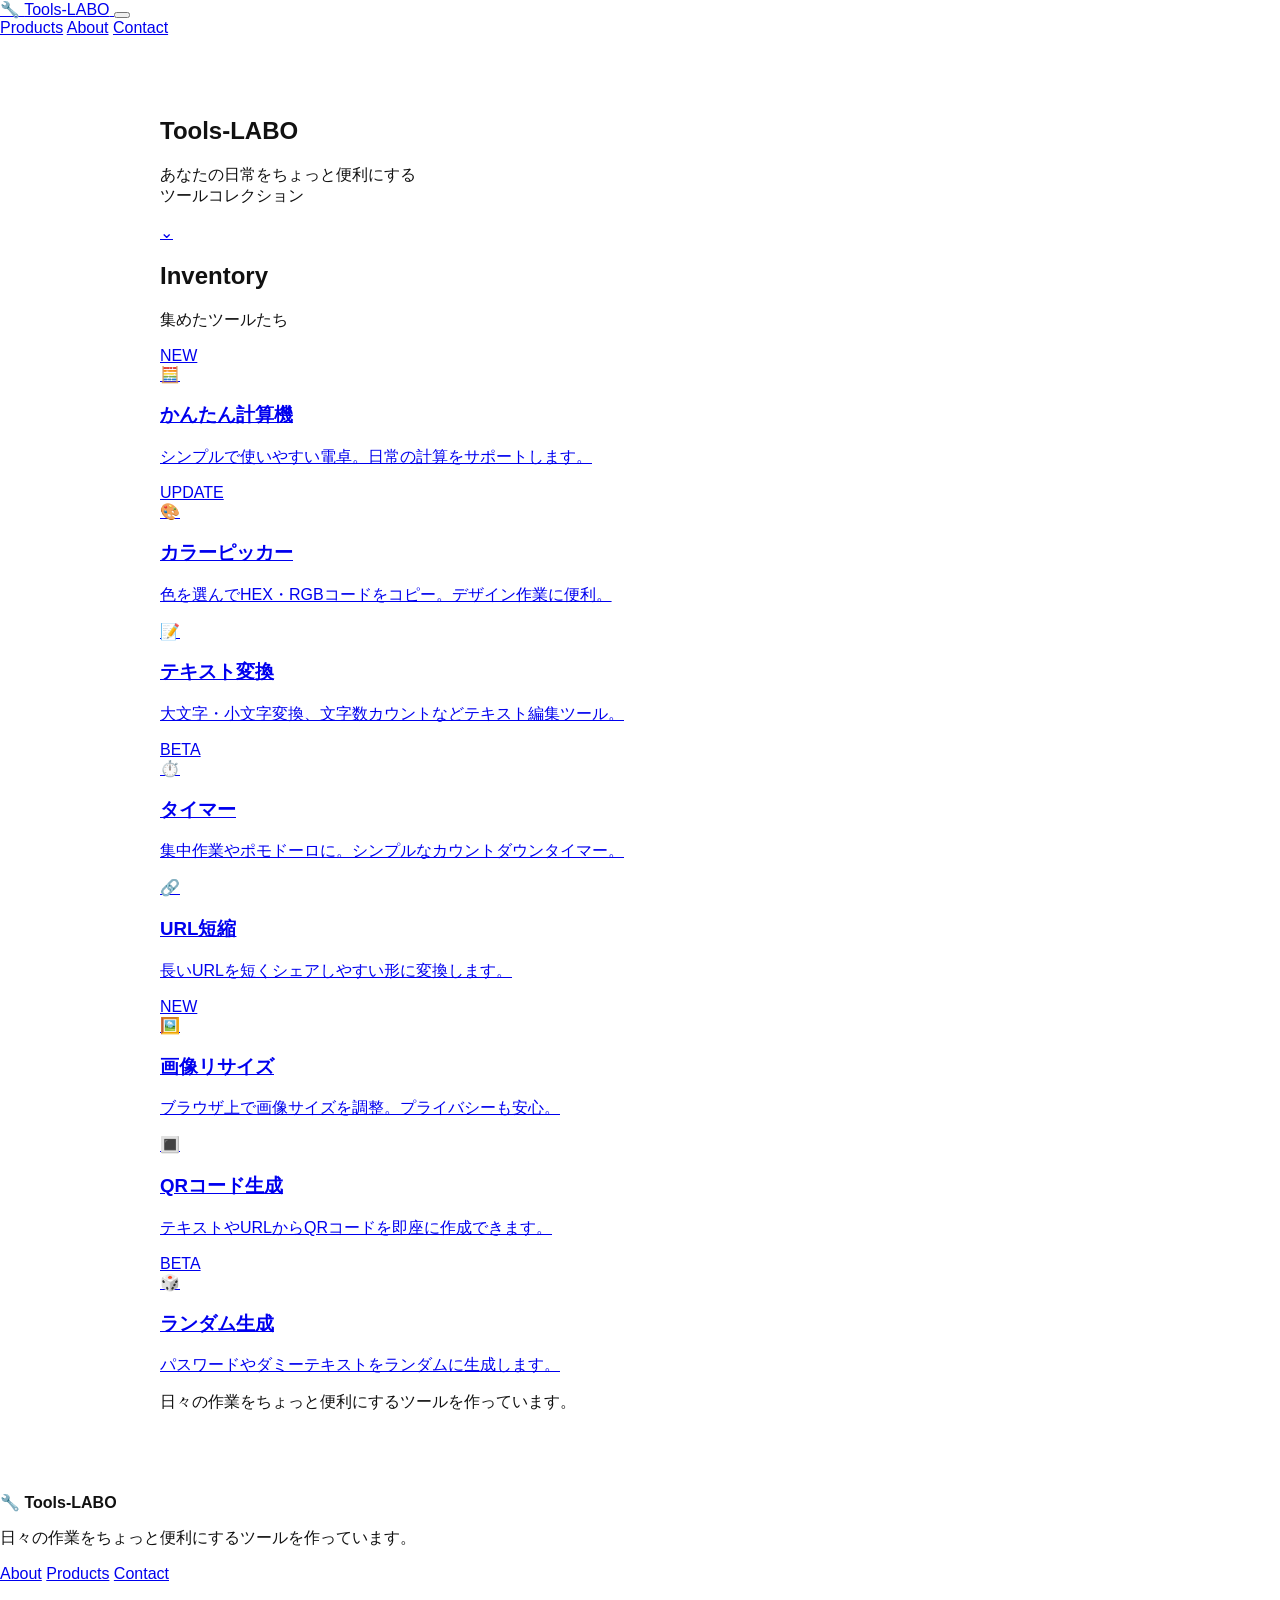
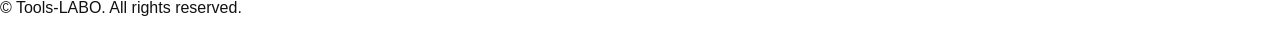
==== index.html @ 6f9106cf "Update index.html" ====
<!doctype html>
<html lang="ja">
<head>
  <meta charset="UTF-8" />
  <meta name="viewport" content="width=device-width, initial-scale=1.0" />
  <meta name="description" content="日常をちょっと便利にするツールコレクション" />
  <title>Tools-LABO</title>
  <link rel="stylesheet" href="style.css" />
</head>
<body>
  <header class="site-header" id="site-header">
    <div class="container header-inner">
      <a href="#top" class="brand">
        <span class="brand-icon" aria-hidden="true">🔧</span>
        <span class="brand-text">Tools-LABO</span>
      </a>

      <button class="menu-toggle" id="menu-toggle" aria-expanded="false" aria-controls="site-nav" aria-label="メニューを開く">
        <span></span><span></span><span></span>
      </button>

      <nav class="site-nav" id="site-nav">
        <a href="#products">Products</a>
        <a href="#about">About</a>
        <a href="#contact">Contact</a>
      </nav>
    </div>
  </header>

  <main id="top">
    <section class="hero" aria-label="hero section">
      <div class="dot-bg" aria-hidden="true"></div>
      <div class="container hero-content">
        <h1>Tools-LABO</h1>
        <p>あなたの日常をちょっと便利にする<br />ツールコレクション</p>
      </div>
      <a class="hero-scroll" href="#products" aria-label="productsへスクロール">⌄</a>
    </section>

    <section class="products" id="products">
      <div class="container">
        <div class="section-title">
          <h2>Inventory</h2>
          <p>集めたツールたち</p>
        </div>

        <div class="card-grid">
          <a href="#" class="card">
            <span class="badge badge-new">NEW</span>
            <div class="card-icon">🧮</div>
            <h3>かんたん計算機</h3>
            <p>シンプルで使いやすい電卓。日常の計算をサポートします。</p>
          </a>

          <a href="#" class="card">
            <span class="badge badge-update">UPDATE</span>
            <div class="card-icon">🎨</div>
            <h3>カラーピッカー</h3>
            <p>色を選んでHEX・RGBコードをコピー。デザイン作業に便利。</p>
          </a>

          <a href="#" class="card">
            <div class="card-icon">📝</div>
            <h3>テキスト変換</h3>
            <p>大文字・小文字変換、文字数カウントなどテキスト編集ツール。</p>
          </a>

          <a href="#" class="card">
            <span class="badge badge-beta">BETA</span>
            <div class="card-icon">⏱️</div>
            <h3>タイマー</h3>
            <p>集中作業やポモドーロに。シンプルなカウントダウンタイマー。</p>
          </a>

          <a href="#" class="card">
            <div class="card-icon">🔗</div>
            <h3>URL短縮</h3>
            <p>長いURLを短くシェアしやすい形に変換します。</p>
          </a>

          <a href="#" class="card">
            <span class="badge badge-new">NEW</span>
            <div class="card-icon">🖼️</div>
            <h3>画像リサイズ</h3>
            <p>ブラウザ上で画像サイズを調整。プライバシーも安心。</p>
          </a>

          <a href="#" class="card">
            <div class="card-icon">🔳</div>
            <h3>QRコード生成</h3>
            <p>テキストやURLからQRコードを即座に作成できます。</p>
          </a>

          <a href="#" class="card">
            <span class="badge badge-beta">BETA</span>
            <div class="card-icon">🎲</div>
            <h3>ランダム生成</h3>
            <p>パスワードやダミーテキストをランダムに生成します。</p>
          </a>
        </div>
      </div>
    </section>

    <section id="about" class="container about-section">
      <p>日々の作業をちょっと便利にするツールを作っています。</p>
    </section>
  </main>

  <footer class="site-footer" id="contact">
    <div class="container footer-inner">
      <div>
        <div class="footer-brand">
          <span class="brand-icon" aria-hidden="true">🔧</span>
          <strong>Tools-LABO</strong>
        </div>
        <p>日々の作業をちょっと便利にするツールを作っています。</p>
      </div>

      <nav class="footer-nav">
        <a href="#about">About</a>
        <a href="#products">Products</a>
        <a href="#contact">Contact</a>
      </nav>
    </div>
    <p class="copyright">© <span id="current-year"></span> Tools-LABO. All rights reserved.</p>
  </footer>

  <script src="script.js"></script>
</body>
</html>
---- style.css ----
body {
  margin: 0;
  font-family: sans-serif;
  background: #ffffff;
  color: #111;
}

main {
  max-width: 960px;
  margin: 80px auto;
  padding: 0 20px;
}
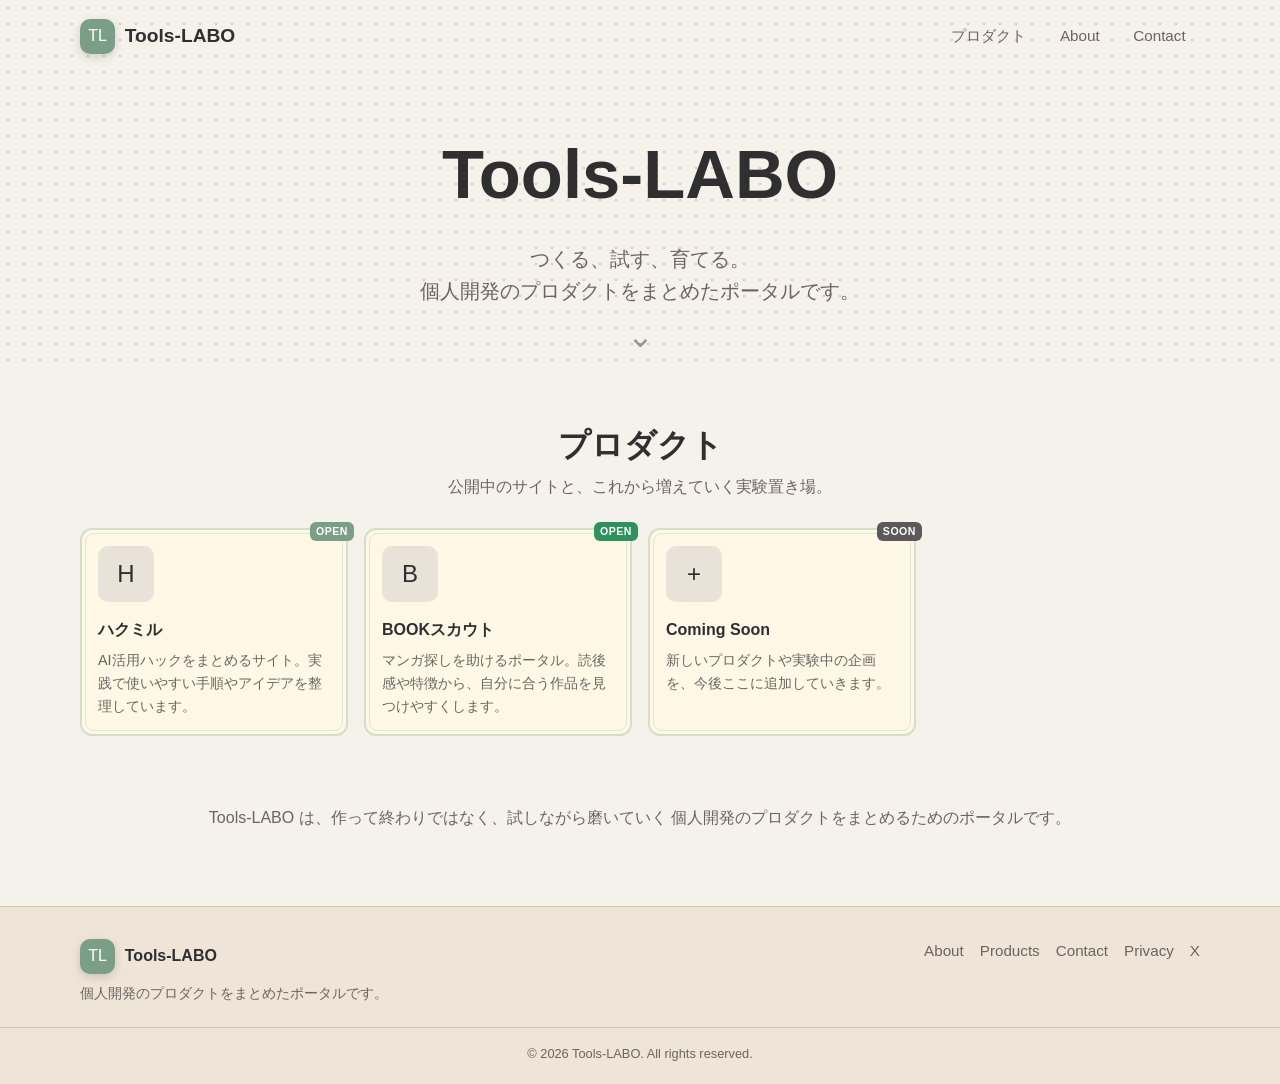
==== commit d60cfd13: "Update index.html" ====
--- a/index.html
+++ b/index.html
@@ -3,7 +3,7 @@
 <head>
   <meta charset="UTF-8" />
   <meta name="viewport" content="width=device-width, initial-scale=1.0" />
-  <meta name="description" content="日常をちょっと便利にするツールコレクション" />
+  <meta name="description" content="Tools-LABO は、個人開発のプロダクトをまとめたポータルです。" />
   <title>Tools-LABO</title>
   <link rel="stylesheet" href="style.css" />
 </head>
@@ -11,7 +11,7 @@
   <header class="site-header" id="site-header">
     <div class="container header-inner">
       <a href="#top" class="brand">
-        <span class="brand-icon" aria-hidden="true">🔧</span>
+        <span class="brand-icon" aria-hidden="true">TL</span>
         <span class="brand-text">Tools-LABO</span>
       </a>
 
@@ -20,7 +20,7 @@
       </button>
 
       <nav class="site-nav" id="site-nav">
-        <a href="#products">Products</a>
+        <a href="#products">プロダクト</a>
         <a href="#about">About</a>
         <a href="#contact">Contact</a>
       </nav>
@@ -32,77 +32,51 @@
       <div class="dot-bg" aria-hidden="true"></div>
       <div class="container hero-content">
         <h1>Tools-LABO</h1>
-        <p>あなたの日常をちょっと便利にする<br />ツールコレクション</p>
+        <p>
+          つくる、試す、育てる。<br />
+          個人開発のプロダクトをまとめたポータルです。
+        </p>
       </div>
-      <a class="hero-scroll" href="#products" aria-label="productsへスクロール">⌄</a>
+      <a class="hero-scroll" href="#products" aria-label="プロダクトへスクロール">⌄</a>
     </section>
 
     <section class="products" id="products">
       <div class="container">
         <div class="section-title">
-          <h2>Inventory</h2>
-          <p>集めたツールたち</p>
+          <h2>プロダクト</h2>
+          <p>公開中のサイトと、これから増えていく実験置き場。</p>
         </div>
 
         <div class="card-grid">
-          <a href="#" class="card">
-            <span class="badge badge-new">NEW</span>
-            <div class="card-icon">🧮</div>
-            <h3>かんたん計算機</h3>
-            <p>シンプルで使いやすい電卓。日常の計算をサポートします。</p>
+          <a href="https://hakumiru.tools-labo.com/" class="card">
+            <span class="badge badge-new">OPEN</span>
+            <div class="card-icon">H</div>
+            <h3>ハクミル</h3>
+            <p>AI活用ハックをまとめるサイト。実践で使いやすい手順やアイデアを整理しています。</p>
+          </a>
+
+          <a href="https://book-scout.tools-labo.com/" class="card">
+            <span class="badge badge-update">OPEN</span>
+            <div class="card-icon">B</div>
+            <h3>BOOKスカウト</h3>
+            <p>マンガ探しを助けるポータル。読後感や特徴から、自分に合う作品を見つけやすくします。</p>
           </a>
 
           <a href="#" class="card">
-            <span class="badge badge-update">UPDATE</span>
-            <div class="card-icon">🎨</div>
-            <h3>カラーピッカー</h3>
-            <p>色を選んでHEX・RGBコードをコピー。デザイン作業に便利。</p>
-          </a>
-
-          <a href="#" class="card">
-            <div class="card-icon">📝</div>
-            <h3>テキスト変換</h3>
-            <p>大文字・小文字変換、文字数カウントなどテキスト編集ツール。</p>
-          </a>
-
-          <a href="#" class="card">
-            <span class="badge badge-beta">BETA</span>
-            <div class="card-icon">⏱️</div>
-            <h3>タイマー</h3>
-            <p>集中作業やポモドーロに。シンプルなカウントダウンタイマー。</p>
-          </a>
-
-          <a href="#" class="card">
-            <div class="card-icon">🔗</div>
-            <h3>URL短縮</h3>
-            <p>長いURLを短くシェアしやすい形に変換します。</p>
-          </a>
-
-          <a href="#" class="card">
-            <span class="badge badge-new">NEW</span>
-            <div class="card-icon">🖼️</div>
-            <h3>画像リサイズ</h3>
-            <p>ブラウザ上で画像サイズを調整。プライバシーも安心。</p>
-          </a>
-
-          <a href="#" class="card">
-            <div class="card-icon">🔳</div>
-            <h3>QRコード生成</h3>
-            <p>テキストやURLからQRコードを即座に作成できます。</p>
-          </a>
-
-          <a href="#" class="card">
-            <span class="badge badge-beta">BETA</span>
-            <div class="card-icon">🎲</div>
-            <h3>ランダム生成</h3>
-            <p>パスワードやダミーテキストをランダムに生成します。</p>
+            <span class="badge badge-beta">SOON</span>
+            <div class="card-icon">+</div>
+            <h3>Coming Soon</h3>
+            <p>新しいプロダクトや実験中の企画を、今後ここに追加していきます。</p>
           </a>
         </div>
       </div>
     </section>
 
     <section id="about" class="container about-section">
-      <p>日々の作業をちょっと便利にするツールを作っています。</p>
+      <p>
+        Tools-LABO は、作って終わりではなく、試しながら磨いていく
+        個人開発のプロダクトをまとめるためのポータルです。
+      </p>
     </section>
   </main>
 
@@ -110,16 +84,18 @@
     <div class="container footer-inner">
       <div>
         <div class="footer-brand">
-          <span class="brand-icon" aria-hidden="true">🔧</span>
+          <span class="brand-icon" aria-hidden="true">TL</span>
           <strong>Tools-LABO</strong>
         </div>
-        <p>日々の作業をちょっと便利にするツールを作っています。</p>
+        <p>個人開発のプロダクトをまとめたポータルです。</p>
       </div>
 
       <nav class="footer-nav">
         <a href="#about">About</a>
         <a href="#products">Products</a>
         <a href="#contact">Contact</a>
+        <a href="privacy.html">Privacy</a>
+        <a href="https://x.com/" target="_blank" rel="noopener noreferrer">X</a>
       </nav>
     </div>
     <p class="copyright">© <span id="current-year"></span> Tools-LABO. All rights reserved.</p>
--- a/style.css
+++ b/style.css
@@ -1,12 +1,358 @@
+:root {
+  --background: #f5f1eb;
+  --foreground: #2f2f2f;
+  --card: #fff8e7;
+  --primary: #7b9e87;
+  --primary-dark: #5a7a64;
+  --secondary: #d4c5b0;
+  --muted: #e8e2d9;
+  --muted-foreground: #6b6560;
+  --border: #d4c5b0;
+  --header-bg: rgba(245, 241, 235, 0.92);
+  --footer-bg: #eee4d7;
+  --card-border: rgba(123, 158, 135, 0.3);
+  --card-border-hover: rgba(123, 158, 135, 0.6);
+  --hero-scroll: rgba(107, 101, 96, 0.65);
+  --radius: 12px;
+}
+
+* {
+  box-sizing: border-box;
+}
+
+html {
+  scroll-behavior: smooth;
+}
+
 body {
   margin: 0;
-  font-family: sans-serif;
-  background: #ffffff;
-  color: #111;
-}
-
-main {
-  max-width: 960px;
-  margin: 80px auto;
-  padding: 0 20px;
-}
+  font-family: "Inter", "Hiragino Kaku Gothic ProN", "Yu Gothic", sans-serif;
+  color: var(--foreground);
+  background: var(--background);
+  line-height: 1.6;
+}
+
+a {
+  color: inherit;
+  text-decoration: none;
+}
+
+.container {
+  width: min(1120px, calc(100% - 2rem));
+  margin: 0 auto;
+}
+
+.site-header {
+  position: fixed;
+  top: 0;
+  left: 0;
+  right: 0;
+  z-index: 20;
+  transition: background-color 0.3s ease, backdrop-filter 0.3s ease, box-shadow 0.3s ease;
+}
+
+.site-header.scrolled {
+  background: var(--header-bg);
+  backdrop-filter: blur(6px);
+  box-shadow: 0 4px 12px rgb(0 0 0 / 8%);
+}
+
+.header-inner {
+  display: flex;
+  align-items: center;
+  justify-content: space-between;
+  padding: 1rem 0;
+}
+
+.brand,
+.footer-brand {
+  display: inline-flex;
+  align-items: center;
+  gap: 0.6rem;
+}
+
+.brand-icon {
+  width: 2.2rem;
+  height: 2.2rem;
+  border-radius: 10px;
+  display: grid;
+  place-items: center;
+  background: var(--primary);
+  color: white;
+  box-shadow: 0 3px 10px rgb(0 0 0 / 15%);
+}
+
+.brand-text {
+  font-size: 1.2rem;
+  font-weight: 700;
+}
+
+.site-nav {
+  display: flex;
+  gap: 0.3rem;
+}
+
+.site-nav a {
+  font-size: 0.95rem;
+  padding: 0.5rem 0.9rem;
+  border-radius: 999px;
+  color: var(--muted-foreground);
+  transition: all 0.2s ease;
+}
+
+.site-nav a:hover {
+  color: var(--foreground);
+  background: var(--muted);
+}
+
+.menu-toggle {
+  display: none;
+  width: 44px;
+  height: 44px;
+  border: 0;
+  border-radius: 10px;
+  background: transparent;
+  cursor: pointer;
+}
+
+.menu-toggle span {
+  display: block;
+  width: 20px;
+  height: 2px;
+  margin: 4px auto;
+  background: var(--foreground);
+  transition: transform 0.2s ease;
+}
+
+.hero {
+  position: relative;
+  min-height: 38vh;
+  padding-top: 7.5rem;
+  padding-bottom: 3rem;
+  display: grid;
+  place-items: center;
+  overflow: hidden;
+}
+
+.dot-bg {
+  position: absolute;
+  inset: 0;
+  opacity: 0.22;
+  background-image: radial-gradient(circle, #3d3a35 1px, transparent 1px);
+  background-size: 16px 16px;
+}
+
+.hero-content {
+  position: relative;
+  text-align: center;
+}
+
+.hero h1 {
+  font-size: clamp(2rem, 8vw, 4.3rem);
+  margin: 0;
+}
+
+.hero p {
+  margin-top: 0.8rem;
+  font-size: clamp(1rem, 2.5vw, 1.25rem);
+  color: var(--muted-foreground);
+}
+
+.hero-scroll {
+  position: absolute;
+  bottom: 0.8rem;
+  left: 50%;
+  transform: translateX(-50%);
+  font-size: 2rem;
+  color: var(--hero-scroll);
+  animation: bounce 1.6s infinite;
+}
+
+@keyframes bounce {
+  0%,
+  100% { transform: translateX(-50%) translateY(0); }
+  50% { transform: translateX(-50%) translateY(7px); }
+}
+
+.products {
+  padding: 2.8rem 0;
+}
+
+.section-title {
+  text-align: center;
+  margin-bottom: 1.8rem;
+}
+
+.section-title h2 {
+  margin: 0;
+  font-size: clamp(1.5rem, 3vw, 2rem);
+}
+
+.section-title p {
+  margin-top: 0.2rem;
+  color: var(--muted-foreground);
+}
+
+.card-grid {
+  display: grid;
+  grid-template-columns: repeat(4, minmax(0, 1fr));
+  gap: 1rem;
+}
+
+.card {
+  position: relative;
+  background: var(--card);
+  border: 2px solid var(--card-border);
+  border-radius: var(--radius);
+  padding: 1rem;
+  transition: transform 0.25s ease, border-color 0.25s ease, box-shadow 0.25s ease;
+}
+
+.card::before {
+  content: "";
+  position: absolute;
+  inset: 3px;
+  border-radius: 9px;
+  border: 1px solid rgba(123, 158, 135, 0.22);
+  pointer-events: none;
+}
+
+.card:hover {
+  transform: translateY(-4px);
+  border-color: var(--card-border-hover);
+  box-shadow: inset 0 0 20px rgb(123 158 135 / 15%);
+}
+
+.card-icon {
+  width: 56px;
+  height: 56px;
+  border-radius: 10px;
+  background: var(--muted);
+  display: grid;
+  place-items: center;
+  font-size: 1.5rem;
+}
+
+.card h3 {
+  margin: 0.9rem 0 0.4rem;
+  font-size: 1rem;
+}
+
+.card p {
+  margin: 0;
+  font-size: 0.9rem;
+  color: var(--muted-foreground);
+}
+
+.badge {
+  position: absolute;
+  top: -8px;
+  right: -8px;
+  border-radius: 6px;
+  padding: 1px 6px;
+  font-size: 0.66rem;
+  letter-spacing: 0.05em;
+  font-weight: 700;
+  color: #fff;
+}
+
+.badge-new { background: var(--primary); }
+.badge-beta { background: #5a5a5a; }
+.badge-update { background: #2f915e; }
+
+.about-section {
+  text-align: center;
+  color: var(--muted-foreground);
+  padding: 0.5rem 0 1.2rem;
+}
+
+.site-footer {
+  margin-top: 2.5rem;
+  background: var(--footer-bg);
+  border-top: 1px solid var(--border);
+  padding: 2rem 0 1.2rem;
+}
+
+.footer-inner {
+  display: flex;
+  justify-content: space-between;
+  align-items: flex-start;
+  gap: 1.5rem;
+}
+
+.footer-inner p {
+  color: var(--muted-foreground);
+  margin: 0.5rem 0 0;
+  font-size: 0.9rem;
+}
+
+.footer-nav {
+  display: flex;
+  flex-wrap: wrap;
+  gap: 1rem;
+}
+
+.footer-nav a {
+  color: var(--muted-foreground);
+  font-size: 0.95rem;
+}
+
+.footer-nav a:hover {
+  color: var(--primary-dark);
+}
+
+.copyright {
+  margin: 1.4rem 0 0;
+  padding-top: 1rem;
+  border-top: 1px solid var(--border);
+  text-align: center;
+  font-size: 0.8rem;
+  color: var(--muted-foreground);
+}
+
+@media (max-width: 980px) {
+  .card-grid {
+    grid-template-columns: repeat(2, minmax(0, 1fr));
+  }
+}
+
+@media (max-width: 720px) {
+  .menu-toggle {
+    display: block;
+  }
+
+  .site-nav {
+    position: absolute;
+    top: calc(100% + 4px);
+    left: 1rem;
+    right: 1rem;
+    display: none;
+    flex-direction: column;
+    gap: 0.35rem;
+    background: #f7f3ec;
+    border: 1px solid var(--border);
+    border-radius: 12px;
+    padding: 0.55rem;
+  }
+
+  .site-nav.open {
+    display: flex;
+  }
+
+  .site-nav a {
+    border-radius: 8px;
+    padding: 0.75rem 0.85rem;
+  }
+
+  .footer-inner {
+    flex-direction: column;
+    align-items: center;
+    text-align: center;
+  }
+}
+
+@media (max-width: 640px) {
+  .card-grid {
+    grid-template-columns: 1fr;
+  }
+}
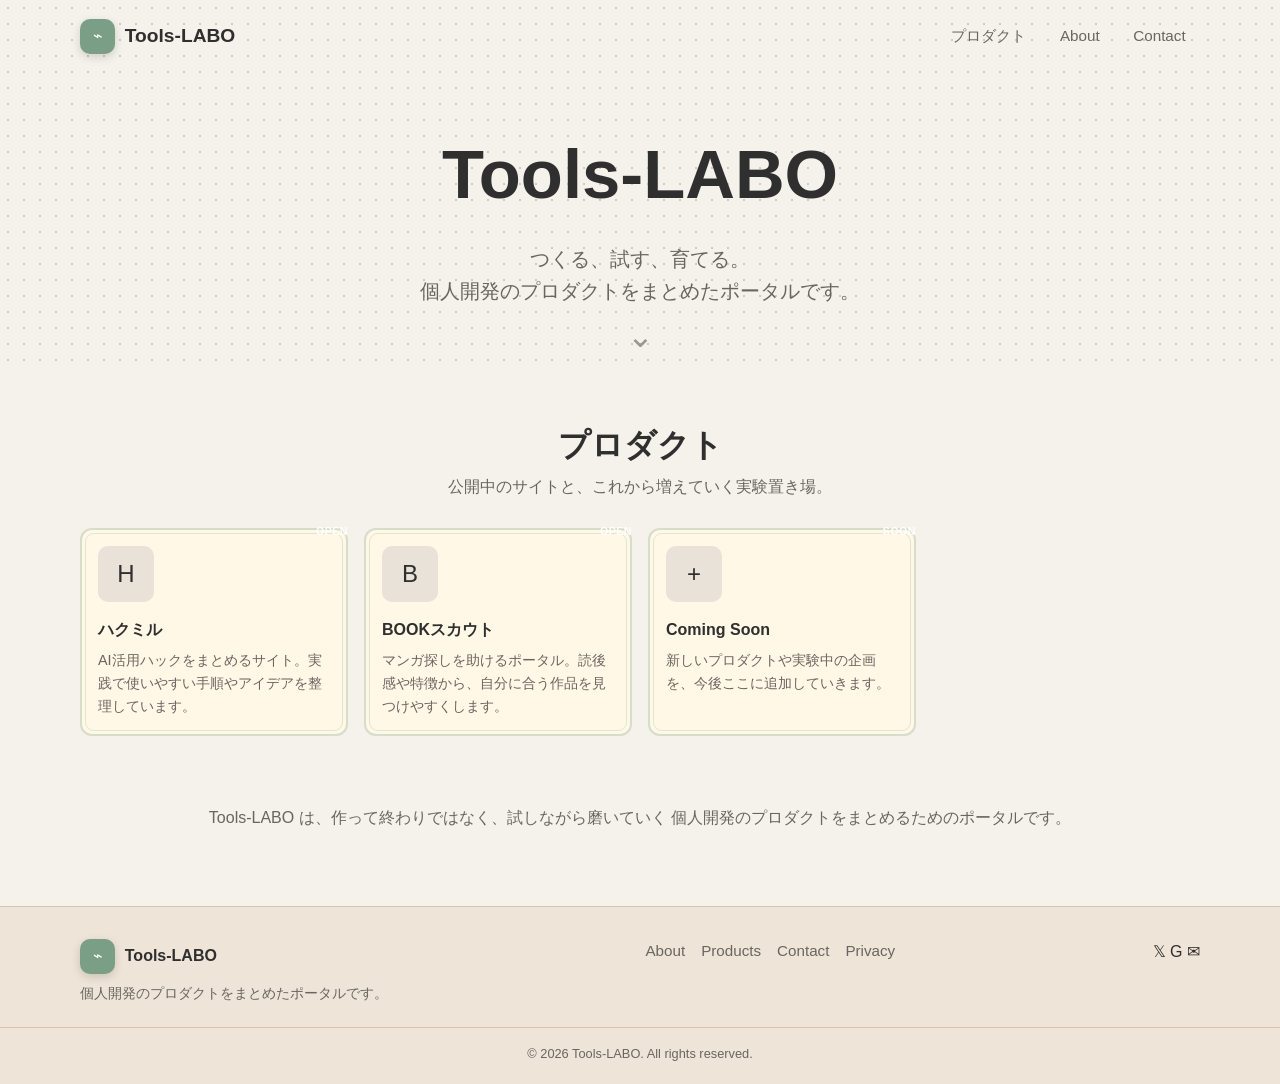
==== commit 18abb910: "Update index.html" ====
--- a/index.html
+++ b/index.html
@@ -11,11 +11,17 @@
   <header class="site-header" id="site-header">
     <div class="container header-inner">
       <a href="#top" class="brand">
-        <span class="brand-icon" aria-hidden="true">TL</span>
+        <span class="brand-icon" aria-hidden="true">⌁</span>
         <span class="brand-text">Tools-LABO</span>
       </a>
 
-      <button class="menu-toggle" id="menu-toggle" aria-expanded="false" aria-controls="site-nav" aria-label="メニューを開く">
+      <button
+        class="menu-toggle"
+        id="menu-toggle"
+        aria-expanded="false"
+        aria-controls="site-nav"
+        aria-label="メニューを開く"
+      >
         <span></span><span></span><span></span>
       </button>
 
@@ -49,21 +55,21 @@
 
         <div class="card-grid">
           <a href="https://hakumiru.tools-labo.com/" class="card">
-            <span class="badge badge-new">OPEN</span>
+            <span class="badge badge-open">OPEN</span>
             <div class="card-icon">H</div>
             <h3>ハクミル</h3>
             <p>AI活用ハックをまとめるサイト。実践で使いやすい手順やアイデアを整理しています。</p>
           </a>
 
           <a href="https://book-scout.tools-labo.com/" class="card">
-            <span class="badge badge-update">OPEN</span>
+            <span class="badge badge-open">OPEN</span>
             <div class="card-icon">B</div>
             <h3>BOOKスカウト</h3>
             <p>マンガ探しを助けるポータル。読後感や特徴から、自分に合う作品を見つけやすくします。</p>
           </a>
 
           <a href="#" class="card">
-            <span class="badge badge-beta">SOON</span>
+            <span class="badge badge-soon">SOON</span>
             <div class="card-icon">+</div>
             <h3>Coming Soon</h3>
             <p>新しいプロダクトや実験中の企画を、今後ここに追加していきます。</p>
@@ -82,9 +88,9 @@
 
   <footer class="site-footer" id="contact">
     <div class="container footer-inner">
-      <div>
+      <div class="footer-main">
         <div class="footer-brand">
-          <span class="brand-icon" aria-hidden="true">TL</span>
+          <span class="brand-icon" aria-hidden="true">⌁</span>
           <strong>Tools-LABO</strong>
         </div>
         <p>個人開発のプロダクトをまとめたポータルです。</p>
@@ -95,9 +101,15 @@
         <a href="#products">Products</a>
         <a href="#contact">Contact</a>
         <a href="privacy.html">Privacy</a>
-        <a href="https://x.com/" target="_blank" rel="noopener noreferrer">X</a>
       </nav>
+
+      <div class="footer-social">
+        <a href="https://x.com/" target="_blank" rel="noopener noreferrer" aria-label="X">𝕏</a>
+        <a href="https://github.com/tools-labo" target="_blank" rel="noopener noreferrer" aria-label="GitHub">G</a>
+        <a href="contact.html" aria-label="Contact">✉</a>
+      </div>
     </div>
+
     <p class="copyright">© <span id="current-year"></span> Tools-LABO. All rights reserved.</p>
   </footer>
 
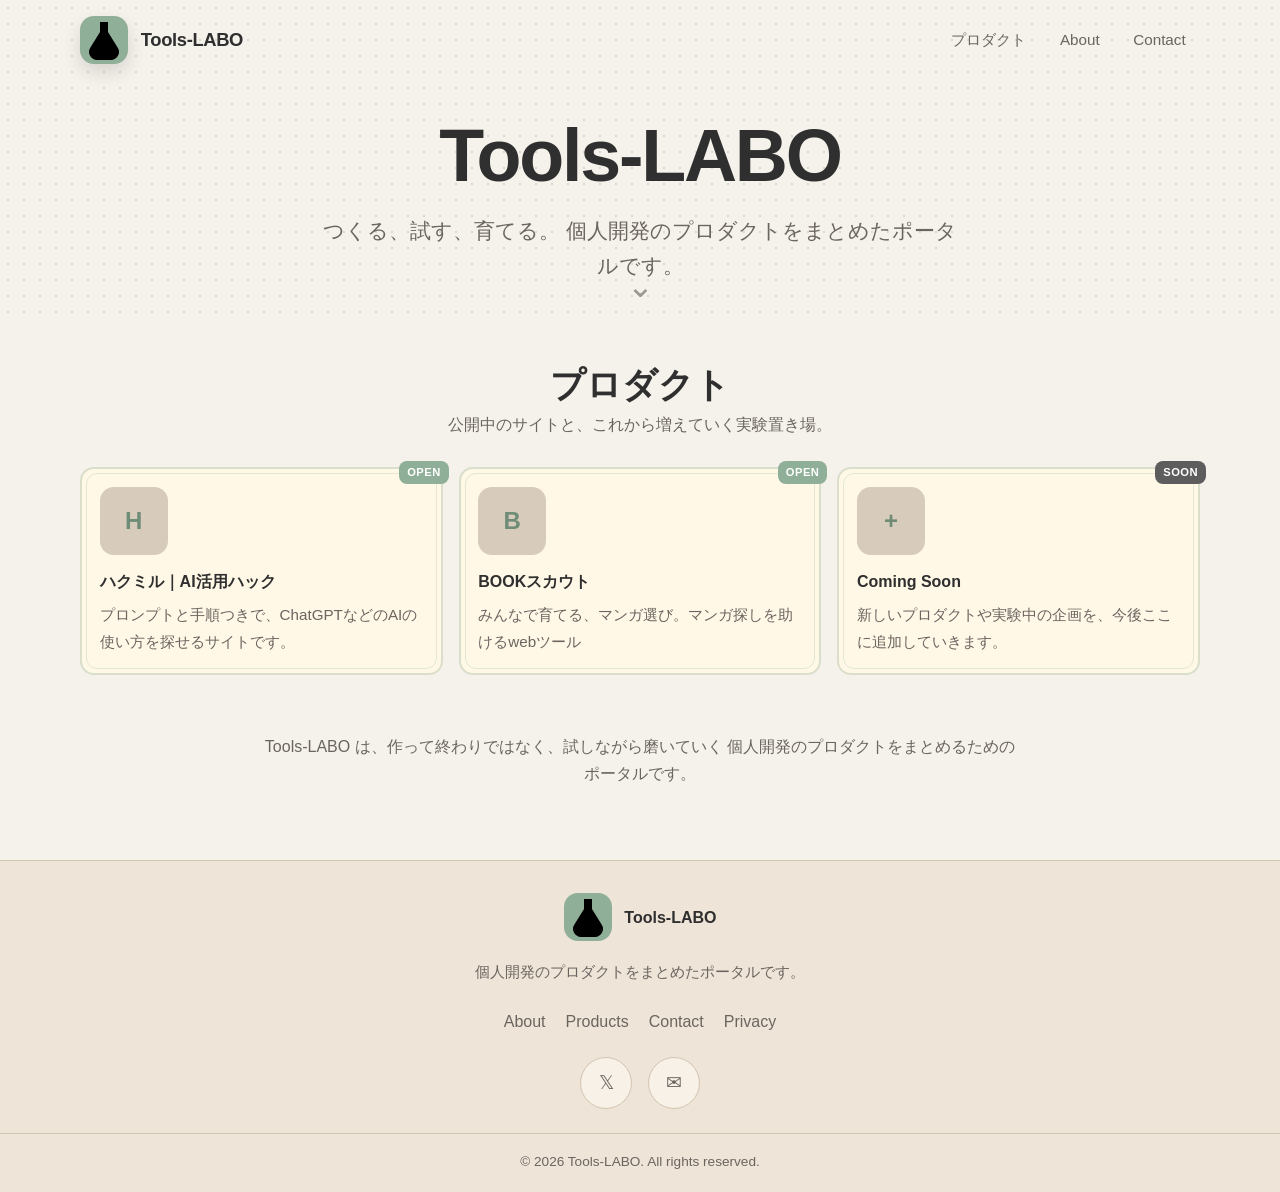
==== commit 8fe6af82: "Update index.html" ====
--- a/index.html
+++ b/index.html
@@ -3,15 +3,24 @@
 <head>
   <meta charset="UTF-8" />
   <meta name="viewport" content="width=device-width, initial-scale=1.0" />
-  <meta name="description" content="Tools-LABO は、個人開発のプロダクトをまとめたポータルです。" />
+  <meta
+    name="description"
+    content="Tools-LABO は、個人開発のプロダクトをまとめたポータルです。"
+  />
   <title>Tools-LABO</title>
   <link rel="stylesheet" href="style.css" />
 </head>
 <body>
   <header class="site-header" id="site-header">
     <div class="container header-inner">
-      <a href="#top" class="brand">
-        <span class="brand-icon" aria-hidden="true">⌁</span>
+      <a href="#top" class="brand" aria-label="Tools-LABO トップへ戻る">
+        <span class="brand-icon" aria-hidden="true">
+          <svg viewBox="0 0 24 24" class="brand-svg" role="img" aria-hidden="true">
+            <path d="M9 3h6" />
+            <path d="M10 3v5l-4.8 7.8A4 4 0 0 0 8.6 22h6.8a4 4 0 0 0 3.4-6.2L14 8V3" />
+            <path d="M8.5 14h7" />
+          </svg>
+        </span>
         <span class="brand-text">Tools-LABO</span>
       </a>
 
@@ -34,15 +43,18 @@
   </header>
 
   <main id="top">
-    <section class="hero" aria-label="hero section">
+    <section class="hero" aria-label="hero">
       <div class="dot-bg" aria-hidden="true"></div>
+
       <div class="container hero-content">
         <h1>Tools-LABO</h1>
-        <p>
-          つくる、試す、育てる。<br />
-          個人開発のプロダクトをまとめたポータルです。
+
+        <p class="hero-summary">
+          <span>つくる、試す、育てる。</span>
+          <span>個人開発のプロダクトをまとめたポータルです。</span>
         </p>
       </div>
+
       <a class="hero-scroll" href="#products" aria-label="プロダクトへスクロール">⌄</a>
     </section>
 
@@ -50,22 +62,22 @@
       <div class="container">
         <div class="section-title">
           <h2>プロダクト</h2>
-          <p>公開中のサイトと、これから増えていく実験置き場。</p>
+          <p class="section-summary">公開中のサイトと、これから増えていく実験置き場。</p>
         </div>
 
         <div class="card-grid">
           <a href="https://hakumiru.tools-labo.com/" class="card">
             <span class="badge badge-open">OPEN</span>
             <div class="card-icon">H</div>
-            <h3>ハクミル</h3>
-            <p>AI活用ハックをまとめるサイト。実践で使いやすい手順やアイデアを整理しています。</p>
+            <h3>ハクミル｜AI活用ハック</h3>
+            <p>プロンプトと手順つきで、ChatGPTなどのAIの使い方を探せるサイトです。</p>
           </a>
 
           <a href="https://book-scout.tools-labo.com/" class="card">
             <span class="badge badge-open">OPEN</span>
             <div class="card-icon">B</div>
             <h3>BOOKスカウト</h3>
-            <p>マンガ探しを助けるポータル。読後感や特徴から、自分に合う作品を見つけやすくします。</p>
+            <p>みんなで育てる、マンガ選び。マンガ探しを助けるwebツール</p>
           </a>
 
           <a href="#" class="card">
@@ -90,7 +102,13 @@
     <div class="container footer-inner">
       <div class="footer-main">
         <div class="footer-brand">
-          <span class="brand-icon" aria-hidden="true">⌁</span>
+          <span class="brand-icon" aria-hidden="true">
+            <svg viewBox="0 0 24 24" class="brand-svg" role="img" aria-hidden="true">
+              <path d="M9 3h6" />
+              <path d="M10 3v5l-4.8 7.8A4 4 0 0 0 8.6 22h6.8a4 4 0 0 0 3.4-6.2L14 8V3" />
+              <path d="M8.5 14h7" />
+            </svg>
+          </span>
           <strong>Tools-LABO</strong>
         </div>
         <p>個人開発のプロダクトをまとめたポータルです。</p>
@@ -99,14 +117,23 @@
       <nav class="footer-nav">
         <a href="#about">About</a>
         <a href="#products">Products</a>
-        <a href="#contact">Contact</a>
+        <a href="https://docs.google.com/forms/d/e/1FAIpQLSfF73yZ69HH-FASKEYSkp98zM92o4dtQLtiQs7BzLRuwsobfA/viewform?pli=1" target="_blank" rel="noopener noreferrer">Contact</a>
         <a href="privacy.html">Privacy</a>
       </nav>
 
       <div class="footer-social">
-        <a href="https://x.com/" target="_blank" rel="noopener noreferrer" aria-label="X">𝕏</a>
-        <a href="https://github.com/tools-labo" target="_blank" rel="noopener noreferrer" aria-label="GitHub">G</a>
-        <a href="contact.html" aria-label="Contact">✉</a>
+        <a
+          href="https://x.com/tools_labo?s=21"
+          target="_blank"
+          rel="noopener noreferrer"
+          aria-label="X"
+        >𝕏</a>
+        <a
+          href="https://docs.google.com/forms/d/e/1FAIpQLSfF73yZ69HH-FASKEYSkp98zM92o4dtQLtiQs7BzLRuwsobfA/viewform?pli=1"
+          target="_blank"
+          rel="noopener noreferrer"
+          aria-label="Contact"
+        >✉</a>
       </div>
     </div>
 
--- a/style.css
+++ b/style.css
@@ -2,18 +2,18 @@
   --background: #f5f1eb;
   --foreground: #2f2f2f;
   --card: #fff8e7;
-  --primary: #7b9e87;
-  --primary-dark: #5a7a64;
-  --secondary: #d4c5b0;
+  --primary: #8faf98;
+  --primary-dark: #6f8c77;
+  --secondary: #d7cbbb;
   --muted: #e8e2d9;
   --muted-foreground: #6b6560;
   --border: #d4c5b0;
   --header-bg: rgba(245, 241, 235, 0.92);
   --footer-bg: #eee4d7;
-  --card-border: rgba(123, 158, 135, 0.3);
-  --card-border-hover: rgba(123, 158, 135, 0.6);
+  --card-border: rgba(123, 158, 135, 0.28);
+  --card-border-hover: rgba(123, 158, 135, 0.55);
   --hero-scroll: rgba(107, 101, 96, 0.65);
-  --radius: 12px;
+  --radius: 14px;
 }
 
 * {
@@ -29,7 +29,7 @@
   font-family: "Inter", "Hiragino Kaku Gothic ProN", "Yu Gothic", sans-serif;
   color: var(--foreground);
   background: var(--background);
-  line-height: 1.6;
+  line-height: 1.7;
 }
 
 a {
@@ -44,9 +44,7 @@
 
 .site-header {
   position: fixed;
-  top: 0;
-  left: 0;
-  right: 0;
+  inset: 0 0 auto 0;
   z-index: 20;
   transition: background-color 0.3s ease, backdrop-filter 0.3s ease, box-shadow 0.3s ease;
 }
@@ -68,23 +66,27 @@
 .footer-brand {
   display: inline-flex;
   align-items: center;
-  gap: 0.6rem;
+  gap: 0.8rem;
 }
 
 .brand-icon {
-  width: 2.2rem;
-  height: 2.2rem;
-  border-radius: 10px;
+  width: 3rem;
+  height: 3rem;
+  border-radius: 14px;
   display: grid;
   place-items: center;
   background: var(--primary);
-  color: white;
-  box-shadow: 0 3px 10px rgb(0 0 0 / 15%);
+  color: #ffffff;
+  box-shadow: 0 8px 18px rgb(0 0 0 / 12%);
+  font-size: 1.1rem;
+  font-weight: 700;
+  line-height: 1;
 }
 
 .brand-text {
-  font-size: 1.2rem;
+  font-size: 1.15rem;
   font-weight: 700;
+  letter-spacing: -0.02em;
 }
 
 .site-nav {
@@ -126,9 +128,9 @@
 
 .hero {
   position: relative;
-  min-height: 38vh;
-  padding-top: 7.5rem;
-  padding-bottom: 3rem;
+  min-height: 34vh;
+  padding-top: 7.25rem;
+  padding-bottom: 2.5rem;
   display: grid;
   place-items: center;
   overflow: hidden;
@@ -137,7 +139,7 @@
 .dot-bg {
   position: absolute;
   inset: 0;
-  opacity: 0.22;
+  opacity: 0.14;
   background-image: radial-gradient(circle, #3d3a35 1px, transparent 1px);
   background-size: 16px 16px;
 }
@@ -148,19 +150,22 @@
 }
 
 .hero h1 {
-  font-size: clamp(2rem, 8vw, 4.3rem);
   margin: 0;
+  font-size: clamp(2.3rem, 8vw, 4.6rem);
+  line-height: 1.1;
+  letter-spacing: -0.03em;
 }
 
 .hero p {
-  margin-top: 0.8rem;
-  font-size: clamp(1rem, 2.5vw, 1.25rem);
+  margin: 1rem auto 0;
+  max-width: 640px;
+  font-size: clamp(1rem, 2.6vw, 1.3rem);
   color: var(--muted-foreground);
 }
 
 .hero-scroll {
   position: absolute;
-  bottom: 0.8rem;
+  bottom: 0.65rem;
   left: 50%;
   transform: translateX(-50%);
   font-size: 2rem;
@@ -169,13 +174,16 @@
 }
 
 @keyframes bounce {
-  0%,
-  100% { transform: translateX(-50%) translateY(0); }
-  50% { transform: translateX(-50%) translateY(7px); }
+  0%, 100% {
+    transform: translateX(-50%) translateY(0);
+  }
+  50% {
+    transform: translateX(-50%) translateY(7px);
+  }
 }
 
 .products {
-  padding: 2.8rem 0;
+  padding: 2.5rem 0 1.8rem;
 }
 
 .section-title {
@@ -185,17 +193,18 @@
 
 .section-title h2 {
   margin: 0;
-  font-size: clamp(1.5rem, 3vw, 2rem);
+  font-size: clamp(1.6rem, 3vw, 2.2rem);
+  line-height: 1.2;
 }
 
 .section-title p {
-  margin-top: 0.2rem;
+  margin-top: 0.35rem;
   color: var(--muted-foreground);
 }
 
 .card-grid {
   display: grid;
-  grid-template-columns: repeat(4, minmax(0, 1fr));
+  grid-template-columns: repeat(3, minmax(0, 1fr));
   gap: 1rem;
 }
 
@@ -204,70 +213,80 @@
   background: var(--card);
   border: 2px solid var(--card-border);
   border-radius: var(--radius);
-  padding: 1rem;
+  padding: 1.1rem;
   transition: transform 0.25s ease, border-color 0.25s ease, box-shadow 0.25s ease;
 }
 
 .card::before {
   content: "";
   position: absolute;
-  inset: 3px;
-  border-radius: 9px;
-  border: 1px solid rgba(123, 158, 135, 0.22);
+  inset: 4px;
+  border-radius: 11px;
+  border: 1px solid rgba(123, 158, 135, 0.2);
   pointer-events: none;
 }
 
 .card:hover {
   transform: translateY(-4px);
   border-color: var(--card-border-hover);
-  box-shadow: inset 0 0 20px rgb(123 158 135 / 15%);
+  box-shadow: inset 0 0 20px rgb(123 158 135 / 12%);
 }
 
 .card-icon {
-  width: 56px;
-  height: 56px;
-  border-radius: 10px;
-  background: var(--muted);
+  width: 68px;
+  height: 68px;
+  border-radius: 14px;
+  background: var(--secondary);
   display: grid;
   place-items: center;
   font-size: 1.5rem;
+  color: var(--primary-dark);
+  margin-bottom: 1rem;
+  font-weight: 700;
 }
 
 .card h3 {
-  margin: 0.9rem 0 0.4rem;
+  margin: 1rem 0 0.45rem;
   font-size: 1rem;
+  line-height: 1.4;
 }
 
 .card p {
   margin: 0;
-  font-size: 0.9rem;
-  color: var(--muted-foreground);
+  font-size: 0.95rem;
+  color: var(--muted-foreground);
+  line-height: 1.8;
 }
 
 .badge {
   position: absolute;
   top: -8px;
   right: -8px;
-  border-radius: 6px;
-  padding: 1px 6px;
-  font-size: 0.66rem;
-  letter-spacing: 0.05em;
+  border-radius: 8px;
+  padding: 2px 8px;
+  font-size: 0.7rem;
+  letter-spacing: 0.04em;
   font-weight: 700;
   color: #fff;
 }
 
-.badge-new { background: var(--primary); }
-.badge-beta { background: #5a5a5a; }
-.badge-update { background: #2f915e; }
+.badge-open {
+  background: var(--primary);
+}
+
+.badge-soon {
+  background: #5d5d5d;
+}
 
 .about-section {
   text-align: center;
   color: var(--muted-foreground);
-  padding: 0.5rem 0 1.2rem;
+  padding: 0.8rem 0 1.4rem;
+  max-width: 760px;
 }
 
 .site-footer {
-  margin-top: 2.5rem;
+  margin-top: 2.2rem;
   background: var(--footer-bg);
   border-top: 1px solid var(--border);
   padding: 2rem 0 1.2rem;
@@ -275,38 +294,68 @@
 
 .footer-inner {
   display: flex;
-  justify-content: space-between;
-  align-items: flex-start;
-  gap: 1.5rem;
-}
-
-.footer-inner p {
-  color: var(--muted-foreground);
-  margin: 0.5rem 0 0;
-  font-size: 0.9rem;
+  flex-direction: column;
+  align-items: center;
+  gap: 1.4rem;
+  text-align: center;
+}
+
+.footer-main p {
+  color: var(--muted-foreground);
+  margin: 0.6rem 0 0;
+  font-size: 0.95rem;
+}
+
+.footer-brand .brand-icon {
+  box-shadow: none;
 }
 
 .footer-nav {
   display: flex;
   flex-wrap: wrap;
-  gap: 1rem;
+  gap: 1rem 1.25rem;
+  justify-content: center;
 }
 
 .footer-nav a {
   color: var(--muted-foreground);
-  font-size: 0.95rem;
+  font-size: 1rem;
 }
 
 .footer-nav a:hover {
   color: var(--primary-dark);
 }
 
+.footer-social {
+  display: flex;
+  justify-content: center;
+  gap: 1rem;
+}
+
+.footer-social a {
+  width: 52px;
+  height: 52px;
+  border-radius: 999px;
+  display: grid;
+  place-items: center;
+  border: 1px solid var(--border);
+  background: #f7f1e8;
+  color: var(--muted-foreground);
+  font-size: 1.2rem;
+  transition: all 0.2s ease;
+}
+
+.footer-social a:hover {
+  color: var(--primary-dark);
+  border-color: var(--primary);
+}
+
 .copyright {
-  margin: 1.4rem 0 0;
+  margin: 1.5rem 0 0;
   padding-top: 1rem;
   border-top: 1px solid var(--border);
   text-align: center;
-  font-size: 0.8rem;
+  font-size: 0.85rem;
   color: var(--muted-foreground);
 }
 
@@ -343,16 +392,20 @@
     border-radius: 8px;
     padding: 0.75rem 0.85rem;
   }
-
-  .footer-inner {
-    flex-direction: column;
-    align-items: center;
-    text-align: center;
-  }
 }
 
 @media (max-width: 640px) {
   .card-grid {
     grid-template-columns: 1fr;
   }
-}
+
+  .hero {
+    min-height: 32vh;
+    padding-top: 6.9rem;
+    padding-bottom: 2.2rem;
+  }
+
+  .hero p {
+    max-width: 320px;
+  }
+}
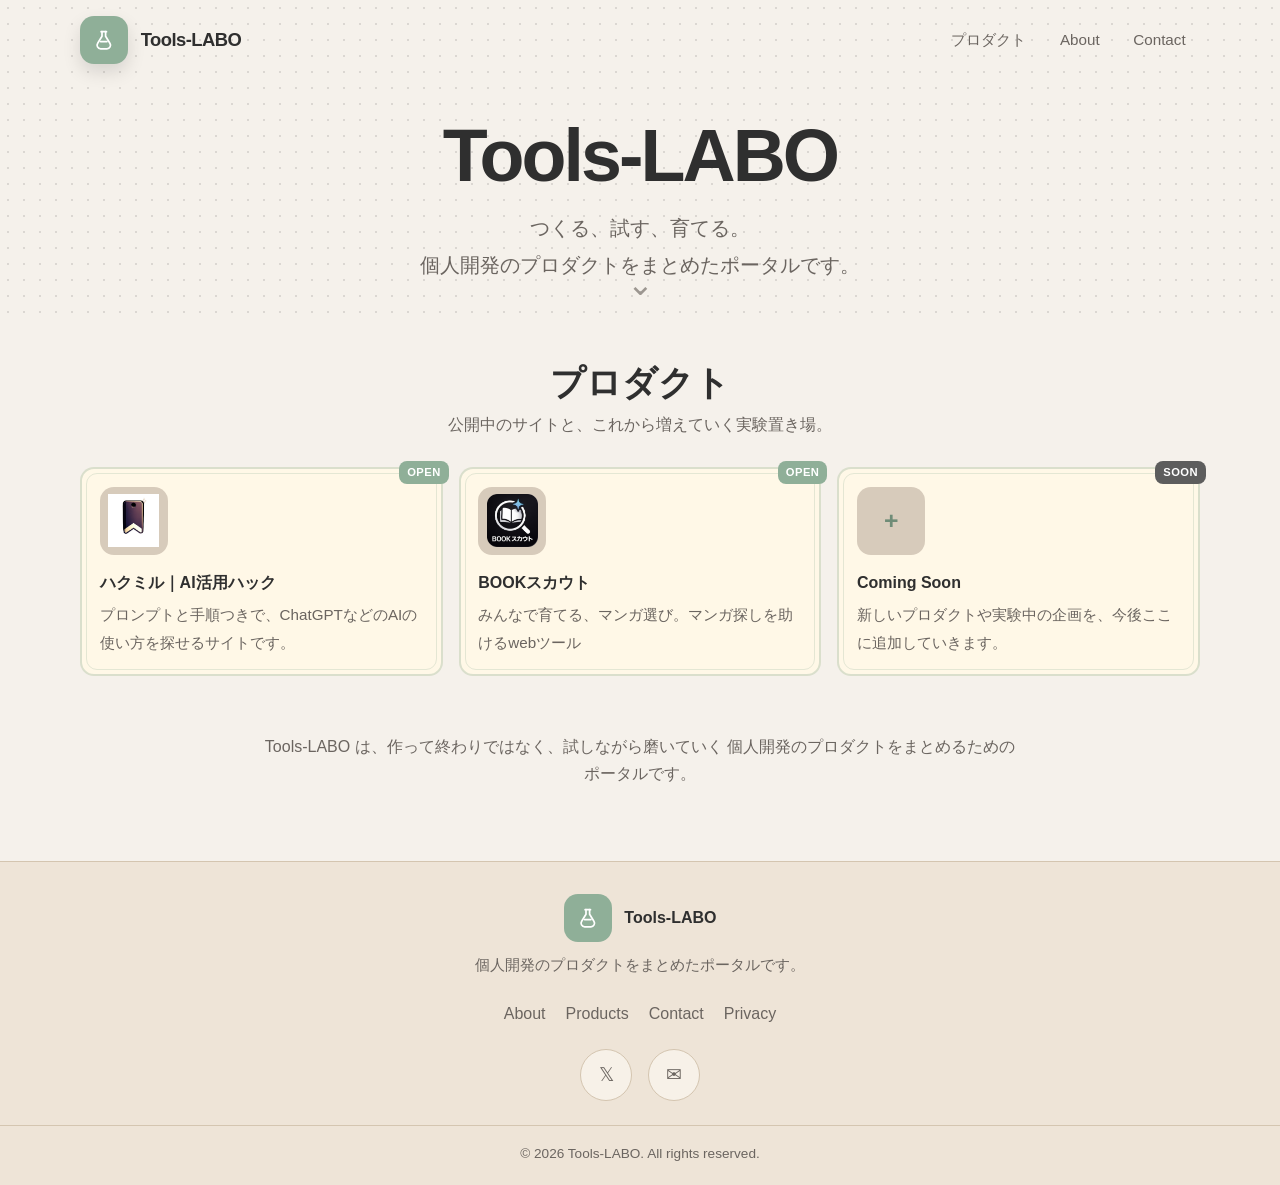
==== commit 241b1d5a: "Update index.html" ====
--- a/index.html
+++ b/index.html
@@ -68,21 +68,27 @@
         <div class="card-grid">
           <a href="https://hakumiru.tools-labo.com/" class="card">
             <span class="badge badge-open">OPEN</span>
-            <div class="card-icon">H</div>
+            <div class="card-icon">
+              <img src="icon.png" alt="ハクミルのアイコン" class="card-icon-image" />
+            </div>
             <h3>ハクミル｜AI活用ハック</h3>
             <p>プロンプトと手順つきで、ChatGPTなどのAIの使い方を探せるサイトです。</p>
           </a>
 
           <a href="https://book-scout.tools-labo.com/" class="card">
             <span class="badge badge-open">OPEN</span>
-            <div class="card-icon">B</div>
+            <div class="card-icon">
+              <img src="book_scout_icon_transparent.png" alt="BOOKスカウトのアイコン" class="card-icon-image" />
+            </div>
             <h3>BOOKスカウト</h3>
             <p>みんなで育てる、マンガ選び。マンガ探しを助けるwebツール</p>
           </a>
 
           <a href="#" class="card">
             <span class="badge badge-soon">SOON</span>
-            <div class="card-icon">+</div>
+            <div class="card-icon">
+              <span class="card-icon-fallback">+</span>
+            </div>
             <h3>Coming Soon</h3>
             <p>新しいプロダクトや実験中の企画を、今後ここに追加していきます。</p>
           </a>
--- a/style.css
+++ b/style.css
@@ -26,15 +26,29 @@
 
 body {
   margin: 0;
-  font-family: "Inter", "Hiragino Kaku Gothic ProN", "Yu Gothic", sans-serif;
   color: var(--foreground);
   background: var(--background);
+  font-family:
+    -apple-system,
+    BlinkMacSystemFont,
+    "Helvetica Neue",
+    "Hiragino Sans",
+    "Yu Gothic",
+    "Meiryo",
+    sans-serif;
   line-height: 1.7;
+  text-rendering: optimizeLegibility;
+  -webkit-font-smoothing: antialiased;
 }
 
 a {
   color: inherit;
   text-decoration: none;
+}
+
+img {
+  max-width: 100%;
+  display: block;
 }
 
 .container {
@@ -46,7 +60,10 @@
   position: fixed;
   inset: 0 0 auto 0;
   z-index: 20;
-  transition: background-color 0.3s ease, backdrop-filter 0.3s ease, box-shadow 0.3s ease;
+  transition:
+    background-color 0.3s ease,
+    backdrop-filter 0.3s ease,
+    box-shadow 0.3s ease;
 }
 
 .site-header.scrolled {
@@ -78,15 +95,23 @@
   background: var(--primary);
   color: #ffffff;
   box-shadow: 0 8px 18px rgb(0 0 0 / 12%);
-  font-size: 1.1rem;
-  font-weight: 700;
-  line-height: 1;
+  flex: 0 0 auto;
+}
+
+.brand-svg {
+  width: 1.35rem;
+  height: 1.35rem;
+  stroke: currentColor;
+  fill: none;
+  stroke-width: 1.9;
+  stroke-linecap: round;
+  stroke-linejoin: round;
 }
 
 .brand-text {
   font-size: 1.15rem;
   font-weight: 700;
-  letter-spacing: -0.02em;
+  letter-spacing: -0.03em;
 }
 
 .site-nav {
@@ -152,15 +177,24 @@
 .hero h1 {
   margin: 0;
   font-size: clamp(2.3rem, 8vw, 4.6rem);
-  line-height: 1.1;
-  letter-spacing: -0.03em;
-}
-
-.hero p {
+  line-height: 1.08;
+  letter-spacing: -0.04em;
+}
+
+.hero-summary {
   margin: 1rem auto 0;
-  max-width: 640px;
-  font-size: clamp(1rem, 2.6vw, 1.3rem);
-  color: var(--muted-foreground);
+  max-width: 34rem;
+  color: var(--muted-foreground);
+  display: grid;
+  gap: 0.2rem;
+}
+
+.hero-summary span:first-child {
+  font-size: clamp(1.02rem, 2.3vw, 1.25rem);
+}
+
+.hero-summary span:last-child {
+  font-size: clamp(1rem, 2.4vw, 1.22rem);
 }
 
 .hero-scroll {
@@ -197,8 +231,9 @@
   line-height: 1.2;
 }
 
-.section-title p {
-  margin-top: 0.35rem;
+.section-summary {
+  margin: 0.45rem auto 0;
+  max-width: 30rem;
   color: var(--muted-foreground);
 }
 
@@ -214,7 +249,10 @@
   border: 2px solid var(--card-border);
   border-radius: var(--radius);
   padding: 1.1rem;
-  transition: transform 0.25s ease, border-color 0.25s ease, box-shadow 0.25s ease;
+  transition:
+    transform 0.25s ease,
+    border-color 0.25s ease,
+    box-shadow 0.25s ease;
 }
 
 .card::before {
@@ -239,16 +277,27 @@
   background: var(--secondary);
   display: grid;
   place-items: center;
-  font-size: 1.5rem;
+  margin-bottom: 1rem;
+  overflow: hidden;
+}
+
+.card-icon-image {
+  width: 78%;
+  height: 78%;
+  object-fit: contain;
+}
+
+.card-icon-fallback {
+  font-size: 1.55rem;
   color: var(--primary-dark);
-  margin-bottom: 1rem;
   font-weight: 700;
+  letter-spacing: -0.02em;
 }
 
 .card h3 {
   margin: 1rem 0 0.45rem;
   font-size: 1rem;
-  line-height: 1.4;
+  line-height: 1.45;
 }
 
 .card p {
@@ -405,7 +454,15 @@
     padding-bottom: 2.2rem;
   }
 
-  .hero p {
-    max-width: 320px;
-  }
-}
+  .hero-summary {
+    max-width: 18rem;
+  }
+
+  .section-summary {
+    max-width: 17rem;
+  }
+
+  .hero-summary span:last-child {
+    font-size: 1.08rem;
+  }
+}
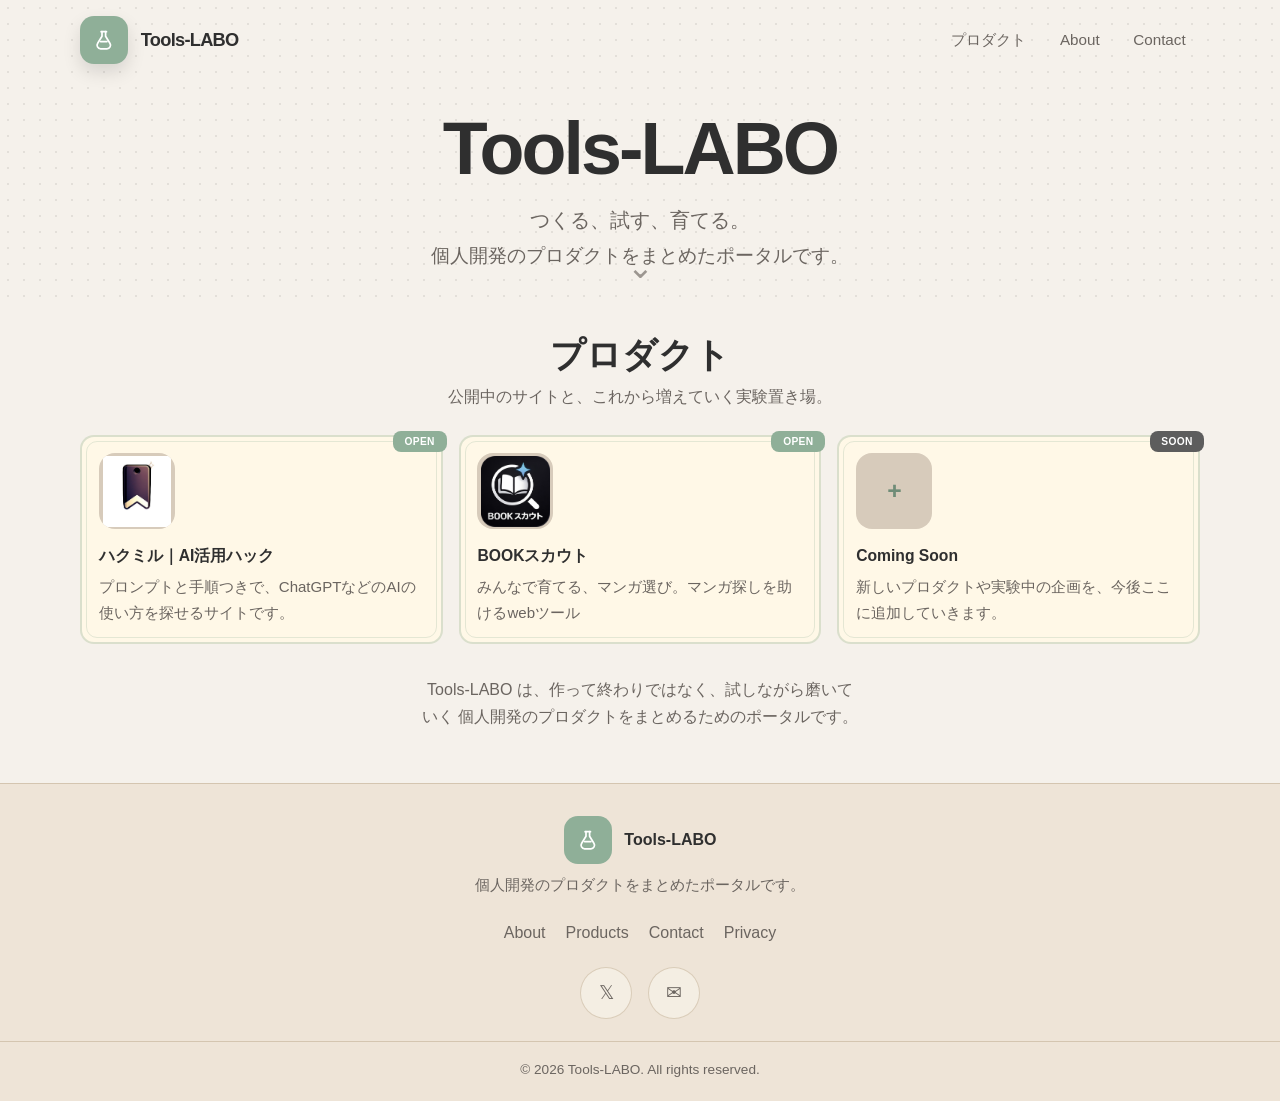
==== commit 5583ab72: "Update index.html" ====
--- a/index.html
+++ b/index.html
@@ -66,18 +66,18 @@
         </div>
 
         <div class="card-grid">
-          <a href="https://hakumiru.tools-labo.com/" class="card">
+          <a href="https://hakumiru.tools-labo.com/" class="card card-image-only">
             <span class="badge badge-open">OPEN</span>
-            <div class="card-icon">
-              <img src="icon.png" alt="ハクミルのアイコン" class="card-icon-image" />
+            <div class="card-icon card-icon-image-wrap">
+              <img src="icon.png" alt="ハクミルのアイコン" class="card-icon-image card-icon-image-rounded" />
             </div>
             <h3>ハクミル｜AI活用ハック</h3>
             <p>プロンプトと手順つきで、ChatGPTなどのAIの使い方を探せるサイトです。</p>
           </a>
 
-          <a href="https://book-scout.tools-labo.com/" class="card">
+          <a href="https://book-scout.tools-labo.com/" class="card card-image-only">
             <span class="badge badge-open">OPEN</span>
-            <div class="card-icon">
+            <div class="card-icon card-icon-image-wrap">
               <img src="book_scout_icon_transparent.png" alt="BOOKスカウトのアイコン" class="card-icon-image" />
             </div>
             <h3>BOOKスカウト</h3>
--- a/style.css
+++ b/style.css
@@ -109,9 +109,9 @@
 }
 
 .brand-text {
-  font-size: 1.15rem;
+  font-size: 1.14rem;
   font-weight: 700;
-  letter-spacing: -0.03em;
+  letter-spacing: -0.04em;
 }
 
 .site-nav {
@@ -153,9 +153,9 @@
 
 .hero {
   position: relative;
-  min-height: 34vh;
-  padding-top: 7.25rem;
-  padding-bottom: 2.5rem;
+  min-height: 31vh;
+  padding-top: 6.8rem;
+  padding-bottom: 1.8rem;
   display: grid;
   place-items: center;
   overflow: hidden;
@@ -164,7 +164,7 @@
 .dot-bg {
   position: absolute;
   inset: 0;
-  opacity: 0.14;
+  opacity: 0.1;
   background-image: radial-gradient(circle, #3d3a35 1px, transparent 1px);
   background-size: 16px 16px;
 }
@@ -182,11 +182,15 @@
 }
 
 .hero-summary {
-  margin: 1rem auto 0;
-  max-width: 34rem;
-  color: var(--muted-foreground);
-  display: grid;
-  gap: 0.2rem;
+  margin: 0.9rem auto 0;
+  max-width: 35rem;
+  color: var(--muted-foreground);
+  display: grid;
+  gap: 0.18rem;
+}
+
+.hero-summary span {
+  text-wrap: balance;
 }
 
 .hero-summary span:first-child {
@@ -194,12 +198,12 @@
 }
 
 .hero-summary span:last-child {
-  font-size: clamp(1rem, 2.4vw, 1.22rem);
+  font-size: clamp(1rem, 2.4vw, 1.18rem);
 }
 
 .hero-scroll {
   position: absolute;
-  bottom: 0.65rem;
+  bottom: 0.4rem;
   left: 50%;
   transform: translateX(-50%);
   font-size: 2rem;
@@ -217,12 +221,12 @@
 }
 
 .products {
-  padding: 2.5rem 0 1.8rem;
+  padding: 2.1rem 0 1.5rem;
 }
 
 .section-title {
   text-align: center;
-  margin-bottom: 1.8rem;
+  margin-bottom: 1.5rem;
 }
 
 .section-title h2 {
@@ -233,8 +237,10 @@
 
 .section-summary {
   margin: 0.45rem auto 0;
-  max-width: 30rem;
-  color: var(--muted-foreground);
+  max-width: 34rem;
+  color: var(--muted-foreground);
+  text-wrap: balance;
+  line-height: 1.7;
 }
 
 .card-grid {
@@ -248,7 +254,7 @@
   background: var(--card);
   border: 2px solid var(--card-border);
   border-radius: var(--radius);
-  padding: 1.1rem;
+  padding: 1.05rem;
   transition:
     transform 0.25s ease,
     border-color 0.25s ease,
@@ -271,9 +277,9 @@
 }
 
 .card-icon {
-  width: 68px;
-  height: 68px;
-  border-radius: 14px;
+  width: 76px;
+  height: 76px;
+  border-radius: 16px;
   background: var(--secondary);
   display: grid;
   place-items: center;
@@ -282,8 +288,8 @@
 }
 
 .card-icon-image {
-  width: 78%;
-  height: 78%;
+  width: 94%;
+  height: 94%;
   object-fit: contain;
 }
 
@@ -295,28 +301,31 @@
 }
 
 .card h3 {
-  margin: 1rem 0 0.45rem;
-  font-size: 1rem;
+  margin: 0.9rem 0 0.35rem;
+  font-size: 0.98rem;
   line-height: 1.45;
 }
 
 .card p {
   margin: 0;
-  font-size: 0.95rem;
-  color: var(--muted-foreground);
-  line-height: 1.8;
+  font-size: 0.94rem;
+  color: var(--muted-foreground);
+  line-height: 1.72;
+  text-wrap: pretty;
 }
 
 .badge {
   position: absolute;
-  top: -8px;
-  right: -8px;
+  top: -6px;
+  right: -6px;
   border-radius: 8px;
-  padding: 2px 8px;
-  font-size: 0.7rem;
-  letter-spacing: 0.04em;
+  padding: 2px 7px;
+  font-size: 0.64rem;
+  letter-spacing: 0.03em;
   font-weight: 700;
   color: #fff;
+  min-width: 54px;
+  text-align: center;
 }
 
 .badge-open {
@@ -330,12 +339,18 @@
 .about-section {
   text-align: center;
   color: var(--muted-foreground);
-  padding: 0.8rem 0 1.4rem;
+  padding: 0.5rem 0 1.25rem;
   max-width: 760px;
 }
 
+.about-section p {
+  margin: 0 auto;
+  max-width: 42rem;
+  text-wrap: balance;
+}
+
 .site-footer {
-  margin-top: 2.2rem;
+  margin-top: 2rem;
   background: var(--footer-bg);
   border-top: 1px solid var(--border);
   padding: 2rem 0 1.2rem;
@@ -345,14 +360,15 @@
   display: flex;
   flex-direction: column;
   align-items: center;
-  gap: 1.4rem;
+  gap: 1.3rem;
   text-align: center;
 }
 
 .footer-main p {
   color: var(--muted-foreground);
-  margin: 0.6rem 0 0;
-  font-size: 0.95rem;
+  margin: 0.55rem 0 0;
+  font-size: 0.94rem;
+  text-wrap: balance;
 }
 
 .footer-brand .brand-icon {
@@ -387,20 +403,21 @@
   border-radius: 999px;
   display: grid;
   place-items: center;
-  border: 1px solid var(--border);
-  background: #f7f1e8;
-  color: var(--muted-foreground);
-  font-size: 1.2rem;
+  border: 1px solid rgba(212, 197, 176, 0.8);
+  background: rgba(247, 241, 232, 0.72);
+  color: var(--muted-foreground);
+  font-size: 1.18rem;
   transition: all 0.2s ease;
 }
 
 .footer-social a:hover {
   color: var(--primary-dark);
   border-color: var(--primary);
+  background: rgba(247, 241, 232, 0.95);
 }
 
 .copyright {
-  margin: 1.5rem 0 0;
+  margin: 1.4rem 0 0;
   padding-top: 1rem;
   border-top: 1px solid var(--border);
   text-align: center;
@@ -449,20 +466,34 @@
   }
 
   .hero {
-    min-height: 32vh;
-    padding-top: 6.9rem;
-    padding-bottom: 2.2rem;
+    min-height: 30vh;
+    padding-top: 6.5rem;
+    padding-bottom: 1.8rem;
   }
 
   .hero-summary {
+    max-width: 17.5rem;
+  }
+
+  .section-summary {
+    max-width: 19.5rem;
+  }
+
+  .hero-summary span:last-child {
+    font-size: 1.06rem;
+  }
+
+  .card-icon {
+    width: 72px;
+    height: 72px;
+  }
+
+  .card-icon-image {
+    width: 96%;
+    height: 96%;
+  }
+
+  .about-section p {
     max-width: 18rem;
   }
-
-  .section-summary {
-    max-width: 17rem;
-  }
-
-  .hero-summary span:last-child {
-    font-size: 1.08rem;
-  }
-}
+}
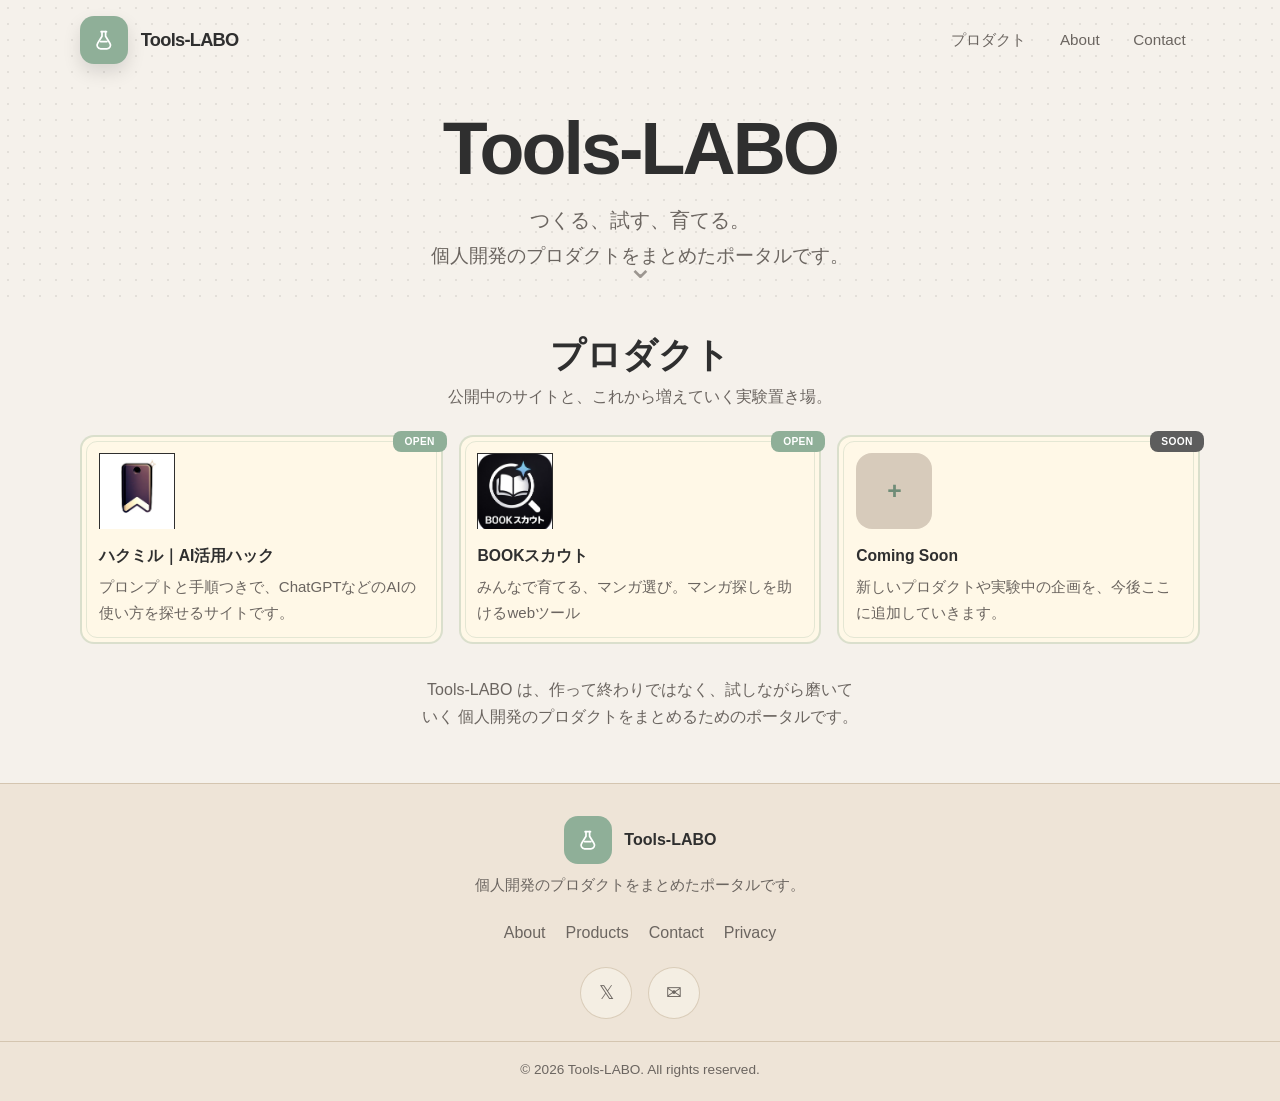
==== commit ead06b54: "Update index.html" ====
--- a/index.html
+++ b/index.html
@@ -69,7 +69,11 @@
           <a href="https://hakumiru.tools-labo.com/" class="card card-image-only">
             <span class="badge badge-open">OPEN</span>
             <div class="card-icon card-icon-image-wrap">
-              <img src="icon.png" alt="ハクミルのアイコン" class="card-icon-image card-icon-image-rounded" />
+              <img
+                src="icon.png"
+                alt="ハクミルのアイコン"
+                class="card-icon-image card-icon-image-hakumiru"
+              />
             </div>
             <h3>ハクミル｜AI活用ハック</h3>
             <p>プロンプトと手順つきで、ChatGPTなどのAIの使い方を探せるサイトです。</p>
@@ -78,7 +82,11 @@
           <a href="https://book-scout.tools-labo.com/" class="card card-image-only">
             <span class="badge badge-open">OPEN</span>
             <div class="card-icon card-icon-image-wrap">
-              <img src="book_scout_icon_transparent.png" alt="BOOKスカウトのアイコン" class="card-icon-image" />
+              <img
+                src="book_scout_icon_transparent.png"
+                alt="BOOKスカウトのアイコン"
+                class="card-icon-image card-icon-image-bookscout"
+              />
             </div>
             <h3>BOOKスカウト</h3>
             <p>みんなで育てる、マンガ選び。マンガ探しを助けるwebツール</p>
--- a/style.css
+++ b/style.css
@@ -287,10 +287,23 @@
   overflow: hidden;
 }
 
+.card-image-only .card-icon {
+  background: transparent;
+  border: none;
+  border-radius: 0;
+  padding: 0;
+}
+
 .card-icon-image {
-  width: 94%;
-  height: 94%;
-  object-fit: contain;
+  width: 100%;
+  height: 100%;
+  object-fit: cover;
+  border: 1.5px solid #2f2f2f;
+  background: #ffffff;
+}
+
+.card-icon-image-rounded {
+  border-radius: 14px;
 }
 
 .card-icon-fallback {
@@ -488,11 +501,6 @@
     height: 72px;
   }
 
-  .card-icon-image {
-    width: 96%;
-    height: 96%;
-  }
-
   .about-section p {
     max-width: 18rem;
   }
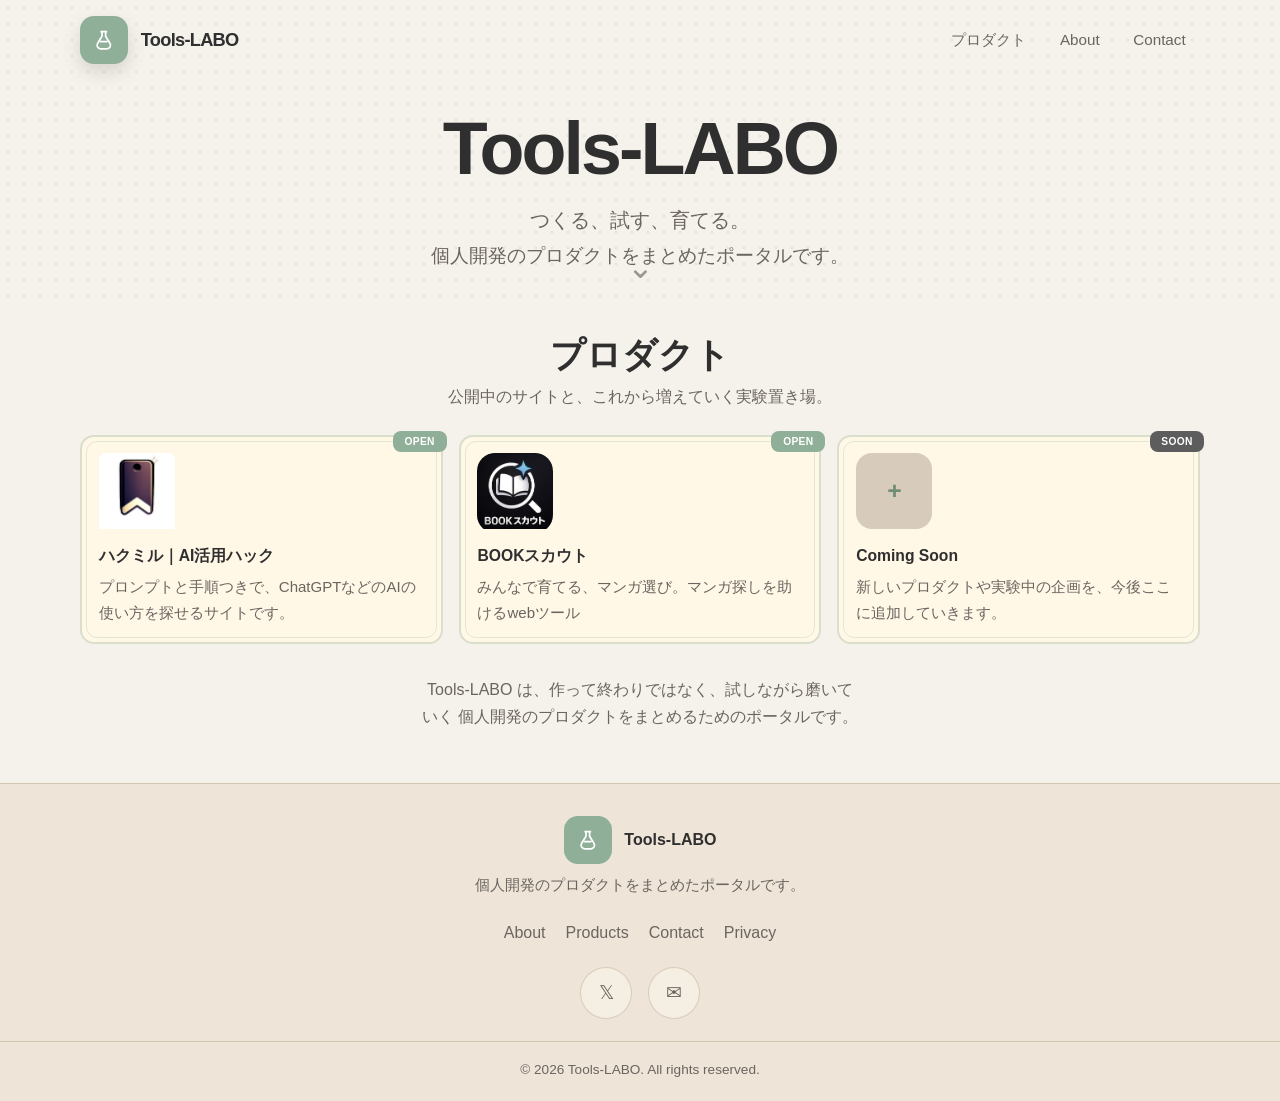
==== commit beec1340: "Update index.html" ====
--- a/index.html
+++ b/index.html
@@ -8,6 +8,8 @@
     content="Tools-LABO は、個人開発のプロダクトをまとめたポータルです。"
   />
   <title>Tools-LABO</title>
+  <script async src="https://pagead2.googlesyndication.com/pagead/js/adsbygoogle.js?client=ca-pub-4902437373882717"
+       crossorigin="anonymous"></script>
   <link rel="stylesheet" href="style.css" />
 </head>
 <body>
--- a/style.css
+++ b/style.css
@@ -237,7 +237,7 @@
 
 .section-summary {
   margin: 0.45rem auto 0;
-  max-width: 34rem;
+  max-width: 38rem;
   color: var(--muted-foreground);
   text-wrap: balance;
   line-height: 1.7;
@@ -288,8 +288,7 @@
 }
 
 .card-image-only .card-icon {
-  background: transparent;
-  border: none;
+  background: var(--card);
   border-radius: 0;
   padding: 0;
 }
@@ -297,13 +296,22 @@
 .card-icon-image {
   width: 100%;
   height: 100%;
+  background: var(--card);
+  border: 0;
+}
+
+.card-icon-image-hakumiru {
   object-fit: cover;
-  border: 1.5px solid #2f2f2f;
-  background: #ffffff;
-}
-
-.card-icon-image-rounded {
-  border-radius: 14px;
+  border-radius: 18px;
+  transform: scale(1.1);
+  transform-origin: center;
+}
+
+.card-icon-image-bookscout {
+  object-fit: contain;
+  border-radius: 18px;
+  transform: scale(1);
+  transform-origin: center;
 }
 
 .card-icon-fallback {
@@ -489,7 +497,7 @@
   }
 
   .section-summary {
-    max-width: 19.5rem;
+    max-width: 22rem;
   }
 
   .hero-summary span:last-child {
@@ -501,6 +509,14 @@
     height: 72px;
   }
 
+  .card-icon-image-hakumiru {
+    transform: scale(1.12);
+  }
+
+  .card-icon-image-bookscout {
+    transform: scale(1);
+  }
+
   .about-section p {
     max-width: 18rem;
   }
